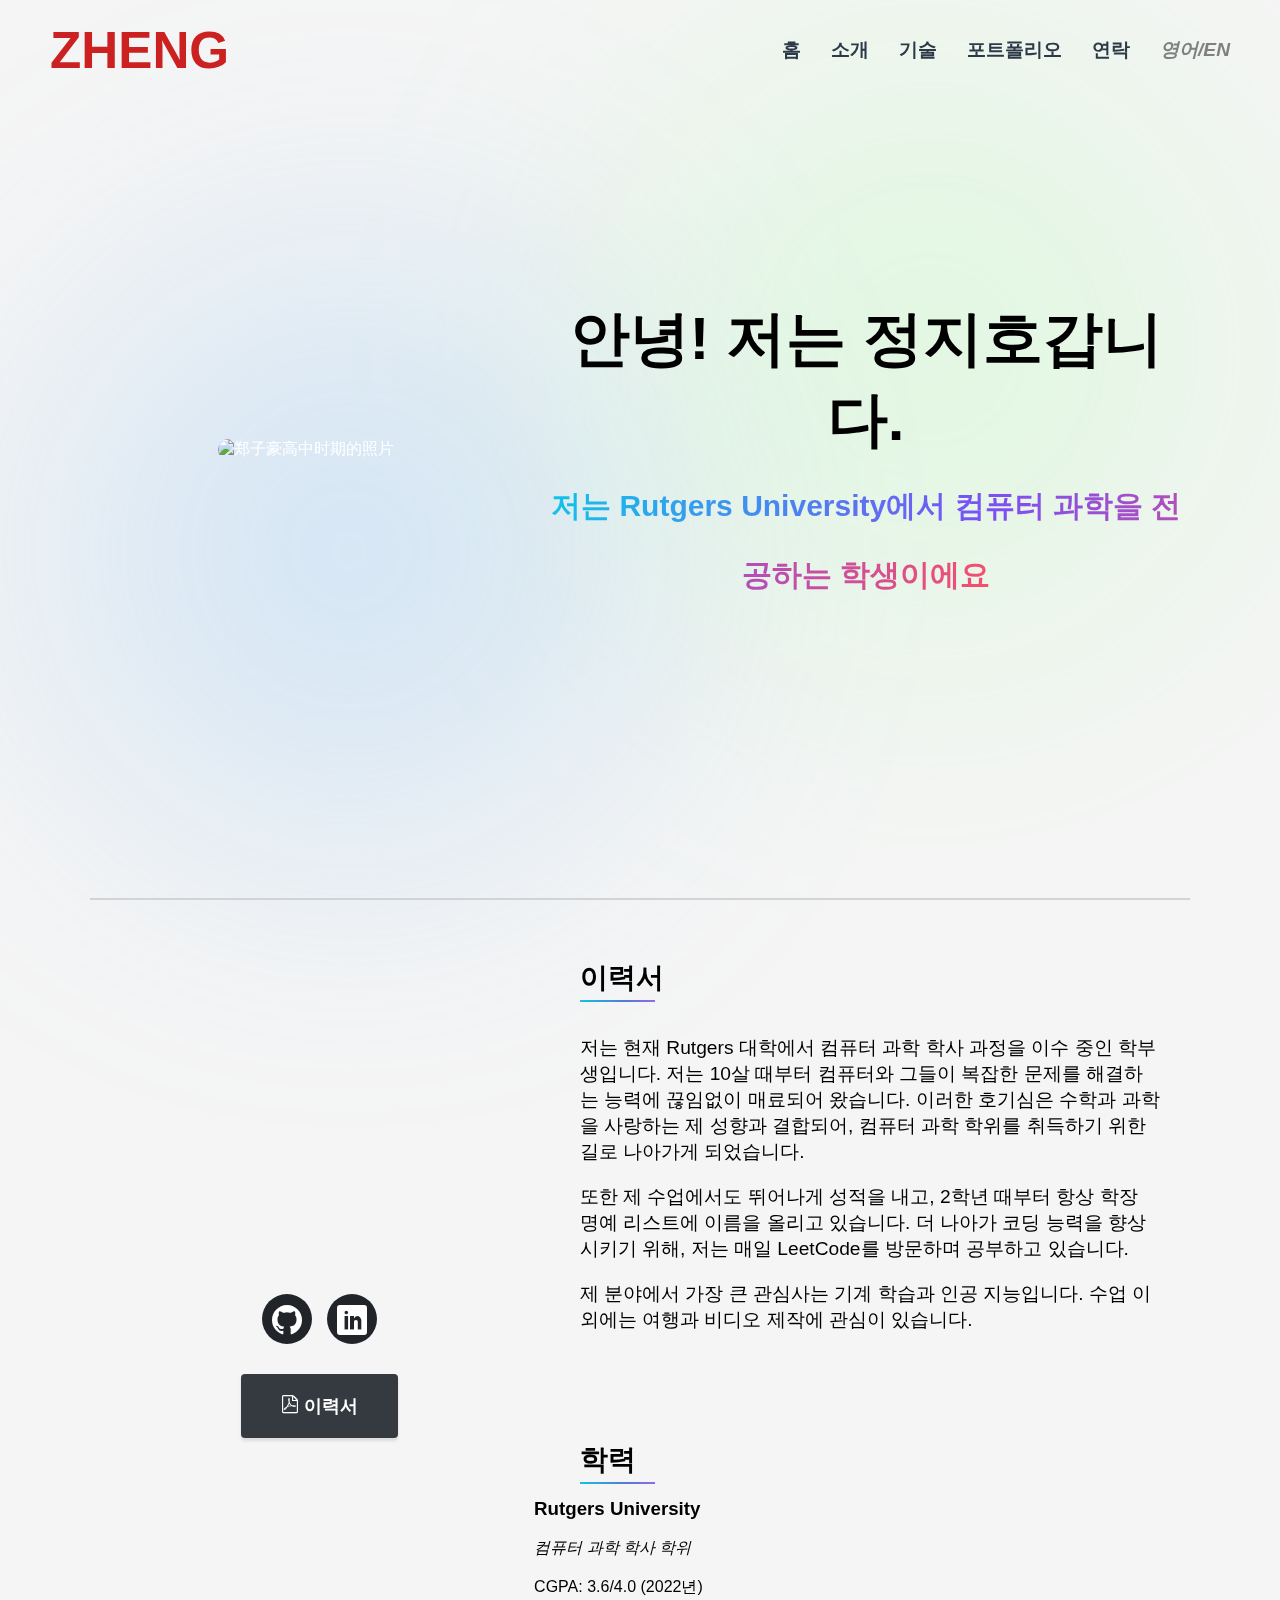
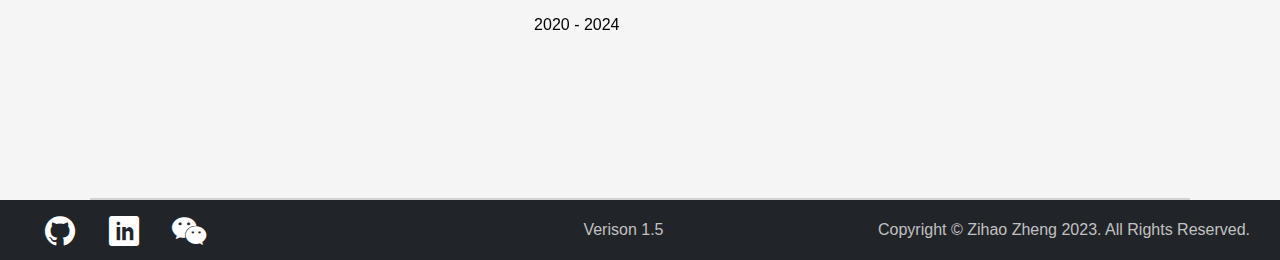
==== kr/index.html @ d0847c84 "v1.5.0" ====
<!DOCTYPE html>
<html>
<head>
    <meta charset="UTF-8">
	<title>정지호</title>
    <meta name="description"
        content="Welcome to the personal website of Zihao Zheng, a junior studying Computer Science at Rutgers University. Here, you'll find information about my academic background, programming projects, and professional experiences. Learn more about my passion for technology, problem-solving, and innovation in the field of computer science" />

    <!-- 关键字 -->
    <meta name="keywords" content="Zihao Zheng,Portfolio,Computer Science,CS,Rutgers">
    <!-- Website icon -->
    <link rel="shortcut icon" href="../favicon.ico" type="image/x-icon" />
    <!-- custom icon css -->
    <link rel="stylesheet" href="../icomoon/style.css"></head>
    <!-- personal CSS -->
    <link rel="stylesheet" href="../CSS/style.css">
    <!-- personal js -->
    <script src="../JS/index.js"></script>
    <!-- jquery -->
    <script src="../JS/jquery.js"></script>
    <!-- swiper -->
    <link rel="stylesheet" href="../swiper/swiper-bundle.css">
    
    <!-- Google effects -->
    <link rel="stylesheet" href="https://fonts.googleapis.com/css?family=Oswald&effect=anaglyph">
	
</head>
<body>
        
        <header>
            <div class="logo">
            <h1>ZHENG</h1>
            </div>
            <nav>
            <ul>
                <li><a href="javascript:;" id="Home">홈</a></li>
                <li><a href="javascript:;" id="About">소개</a></li>
                <li><a href="javascript:;" id="Skills">기술</a></li>
                <li><a href="javascript:;" id="Portfolio">포트폴리오</a></li>
                <li><a href="javascript:;" id="Contact">연락</a></li>
                <li><a href="../" style="color:gray">영어/EN</a></li>
            </ul>
            </nav>
        </header>
        
        <main>
            <div class="left-effects"></div>
            <div class="right-effects"></div>
            <!-- Main section content goes here -->

            <section class="intro">
                <div class="intro-image">
                <img src="../郑子豪.png" alt="郑子豪高中时期的照片">
                </div>
                <div class="intro-text">
                <h2 style="padding: 0;margin: 0;" class="font-effect-anaglyph">안녕! 저는 정지호갑니다.
                </h2>
                <h2 style="padding:0;margin:0;"><span style="background: linear-gradient(to right, #12c2e9, #7c4ff6, #f64f6b);-webkit-background-clip: text;
                    -webkit-text-fill-color: transparent; font-size: 30px;">저는 Rutgers University에서 컴퓨터 과학을 전공하는 학생이에요</span></h2>
                <!-- <p>
                    我是罗格斯大学的计算机科学本科生，并将在2024年5月毕业。我对计算机科学的各个领域都很感兴趣，但最让我着迷的是人工智能和机器学习。同时，我也喜欢游戏开发。大学的四年，给我奠定了扎实的专业理论基础，良好的组织能力，团队协作精神，务实的工作作风还有良好的为人处世能力。
                    
                    我一直以来都是一个热心肠和积极进取的学生。我非常喜欢学习新的知识和技能，并且我乐于将它们应用于实际项目中。我掌握了多种编程语言，包括Java、Python和C++，并且我熟练使用各种开发工具和框架，例如Eclipse和Visual Studio。

                    我对计算机科学的热情使我成为一个不断创新和探索的人。每天我都在寻找新的项目和挑战，以锻炼我的技能和探索新的解决方案。我相信，只有通过实践和不断地探索，才能更好地理解计算机科学的各个领域，并将我的知识应用于实际问题的解决中。因此，我始终保持着高度的自我激励和创造力，以确保我在计算机科学领域的不断成长和进步。

                    在未来，我希望能够将自己的技能和知识应用于人工智能和机器学习领域，并为祖国的IT事业添砖加瓦！</p> -->
                </div>
            </section>

            <!-- section2 - info -->
            <section class="info">
                <div class="info-image">
                    <div>
                        <img src="../selfie2.png" alt="">
                        <ul class="horizontal">
                            <!-- shift+opt -->
                            <li>
                                <a href="https://github.com/zhengzihao2002" target="_blank" class="social">
                                    <span class="social_icons icon-github"></span>
                                </a>
                            </li>
                            <li>
                                <a href="https://www.linkedin.com/in/zhengzihao2002/" target="_blank" class="social">
                                    <span class="social_icons icon-linkedin"></span>
                                </a>
                            </li>
                            <!-- <li>
                                <a href="../wechat.JPG" class="social" target="_blank">
                                    <span class="social_icons icon-wechat"></span>
                                </a>
                            </li> -->
                        </ul>
                        <div class="resume-container">
                            <a href="../resume.pdf" class="resume">
                                <span class="icon-file-pdf"></span>
                                이력서
                            </a>
                        </div>
                    </div>
                </div>
                <div class="info-text">
                    <div class="bio">
                        <div>
                            <h1>이력서</h1>
                        </div>
                        <span style="height: 100%;">
                            <p> 저는 현재 Rutgers 대학에서 컴퓨터 과학 학사 과정을 이수 중인 학부생입니다. 저는 10살 때부터 컴퓨터와 그들이 복잡한 문제를 해결하는 능력에 끊임없이 매료되어 왔습니다. 이러한 호기심은 수학과 과학을 사랑하는 제 성향과 결합되어, 컴퓨터 과학 학위를 취득하기 위한 길로 나아가게 되었습니다.</p>

                            <p>또한 제 수업에서도 뛰어나게 성적을 내고, 2학년 때부터 항상 학장 명예 리스트에 이름을 올리고 있습니다. 더 나아가 코딩 능력을 향상시키기 위해, 저는 매일 LeetCode를 방문하며 공부하고 있습니다.</p>

                            <p>제 분야에서 가장 큰 관심사는 기계 학습과 인공 지능입니다. 수업 이외에는 여행과 비디오 제작에 관심이 있습니다.</p>
                        </span>
                    </div>
                    <div class="edu">
                        <div>
                            <h1>학력</h1>
                        </div>
                        <img src="../rutgers.png" alt="" style="width: 250px;margin-left: -50px;" >
                        <span style="height: 100%;">
                            <h3>Rutgers University</h3>
                            <i>컴퓨터 과학 학사 학위 </i>
                            <div style="padding-top: 18px;">CGPA: 3.6/4.0 (2022년)</div>
                            <div style="padding-top: 18px;">2020 - 2024</div>
                        </span>
                        

                        
                    </div>
                </div>
            </section>
            

            <!-- section3 - skill set -->
            <section class="skill">
                <div class="container">
                    <!-- head -->
                    <div class="head">
                        <h1>기술</h1>
                        <p>아래는 2022년까지의 제 몇 가지 스킬 중 일부입니다. 이 모든 스킬을 완벽하게 다스린다고 주장하지는 않습니다. 그렇다면 정말 놀라울 것이지만, 사실이 아닙니다. 그럼에도 불구하고, 저는 아래의 역량 중 어느 것이든 활용하는 직무를 맡을 자신이 있으며, 필요하다면 이러한 스킬 중 어떤 것이든 더욱 숙련될 수 있다고 자신감을 가지고 있습니다.</p>
                    </div>
                    <!-- body -->
                    <div class="body">
                        <div class="row">
                            <!-- first skill -->
                            <div class="skillbox">
                                <div class="left">
                                    <span class="icon">
                                        <span class="icon-java"></span>
                                    </span>
                                </div>
                                <div class="right">
                                    <h2>Java</h2>
                                    <p>2019년 이후로 4년 이상 동안 Java로 코딩을 하고 있습니다. GUI를 포함한 많은 Java 애플리케이션을 개발해 왔습니다. 또한 Songlib와 같은 애플리케이션을 개발하기 위해 JavaFX를 사용한 경험이 있습니다.</p>
                                </div>
                            </div>
                            <div class="skillbox">
                                <div class="left">
                                    <span class="icon">
                                        <span class="icon-document-file-cpp white"></span>
                                    </span>
                                </div>
                                <div class="right">
                                    <h2>C++</h2>
                                    <p>C++에서 1년 이상의 프로그래밍 경험이 있습니다. C++ 프로젝트에는 직원 관리 시스템, 전화번호부 앱 등이 포함되어 있습니다.</p>
                                </div>
                            </div>
                            <div class="skillbox">
                                <div class="left">
                                    <span class="icon">
                                        <span class="icon-c white"></span>
                                    </span>
                                </div>
                                <div class="right">
                                    <h2>C</h2>
                                    <p>C에서 2년 이상의 프로그래밍 경험이 있습니다. 운영 체제와 같은 프로젝트를 개발하며 단어 래핑 기계와 같은 프로젝트를 수행한 경험이 있습니다.</p>
                                </div>
                            </div>
                        </div>
                        <div class="row">
                            <!-- first skill -->
                            <div class="skillbox">
                                <div class="left">
                                    <span class="icon">
                                        <span class="icon-html5 white"></span>
                                    </span>
                                </div>
                                <div class="right">
                                    <h2>HTML</h2>
                                    <p>HTML에서 1년 이상의 경험이 있습니다. 이 웹사이트는 어떠한 제3자 도구도 사용하지 않고 HTML로 작성되었습니다.</p>
                                </div>
                            </div>
                            <div class="skillbox">
                                <div class="left">
                                    <span class="icon">
                                        <span class="icon-css3 white"></span>
                                    </span>
                                </div>
                                <div class="right">
                                    <h2>CSS</h2>
                                    <p>CSS离不开HTML。我会用CSS来给我的HTML网页上色。</p>
                                </div>
                            </div>
                            <div class="skillbox">
                                <div class="left">
                                    <span class="icon">
                                        <span class="icon-javascript white"></span>
                                    </span>
                                </div>
                                <div class="right">
                                    <h2>JavaScript</h2>
                                    <p>JS是我最擅长的编程语言之一。我用JS开发了ToDoList等小程序。同时，我也有jQuery和Bootstap的相关经验 </p>
                                </div>
                            </div>
                        </div>
                        <div class="row">
                            <!-- first skill -->
                            <div class="skillbox">
                                <div class="left">
                                    <span class="icon">
                                        <span class="icon-mysql white"></span>
                                    </span>
                                </div>
                                <div class="right">
                                    <h2>MySQL</h2>
                                    <p>我熟悉并掌握MySQL语言。我曾用MySQL来获取美国大选的部分数据</p>
                                </div>
                            </div>
                            <div class="skillbox">
                                <div class="left">
                                    <span class="icon">
                                        <span class="icon-python white"></span>
                                    </span>
                                </div>
                                <div class="right">
                                    <h2>Python</h2>
                                    <p>我熟悉并掌握Python。我用过Python来操作MySQL数据库</p>
                                </div>
                            </div>
                            <div class="skillbox">
                                <div class="left">
                                    <span class="icon">
                                        <span class="icon-sphere white"></span>
                                    </span>
                                </div>
                                <div class="right">
                                    <h2>相关课程</h2>
                                    <p>Data Structures（数据结构）, Principles of Information & Data Management（数据管理）, Software Methodology（软件方法）, Design&Analysis of Computer Algorithms（算法）, Calculus I - II（微积分）, Linear Algebra（线性代数）, Discrete Structures I - II（离散结构）, Systems Programming（操作系统编程）, 等等。</p>
                                </div>
                            </div>
                        </div>
                    </div>
                </div>
            </section>
            

            <!-- section4 - Portfolio -->
            <section class="portfolio">
                <div class="container">
                    <div class="head">
                        <h1>포트폴리오</h1>
                        <p>以下只是一部分我写过的程序。请在我的Github上查看我最新上手的项目。</p>
                    </div>
                    <div class="body">
                        <!-- Swiper -->
                        <div class="swiper mySwiper">
                            <div class="swiper-wrapper">
                                <!-- todo list -->
                                <div class="swiper-slide">
                                    <div class="project-container">
                                        <a href="https://github.com/zhengzihao2002/ToDoList" target="_blank">
                                            <div class="proj-img" style="background-image: url(../projects-images/tdl.png);"></div>
                                            
                                        </a>
                                        <div class="proj-exp">
                                            <h3>To Do List</h3>
                                            <h4>Java Script, HTML, CSS</h4>
                                            <p>一个管理任务和存储待办事项清单的网页小程序</p>
                                            <!-- <p>This web application is designed to facilitate task management for users with a dynamic and intuitive To-Do List. It offers a user-friendly interface with the ability to add, delete and edit tasks in real-time, ensuring a smooth and efficient experience for the user. The application incorporates a data persistence feature to ensure that user input is retained even when the web page is refreshed, providing a seamless and uninterrupted user experience.</p> -->
                                        </div>
                                    </div>
                                    
                                </div>
                                <!-- ems -->
                                <div class="swiper-slide">
                                    <div class="project-container">
                                        <a href="https://github.com/zhengzihao2002/Employee-Management-System" target="_blank">
                                            <div class="proj-img" style="background-image: url(../projects-images/ems.png);"></div>
                                            
                                        </a>
                                        <div class="proj-exp">
                                            <h3>职工管理系统</h3>
                                            <h4>C++</h4>
                                            <p>一个可以方便地添加、删除、修改和读取员工及其信息的小程序。</p>
                                        </div>
                                    </div>
                                    
                                </div>
                                <!-- phone book -->
                                <div class="swiper-slide">
                                    <div class="project-container">
                                        <a href="https://github.com/zhengzihao2002/Simple-Contact-System" target="_blank">
                                            <div class="proj-img" style="background-image: url(../projects-images/scs.png);"></div>
                                            
                                        </a>
                                        <div class="proj-exp">
                                            <h3>电话铺</h3>
                                            <h4>C++</h4>
                                            <p>一个用于存储和管理个人或组织的联系方式，包括电话号码、电子邮件地址、家庭地址等信息的小程序</p>
                                        </div>
                                    </div>
                                    
                                </div>
                                <!-- word wrap -->
                                <div class="swiper-slide">
                                    <div class="project-container">
                                        <a href="https://github.com/zhengzihao2002/CS214/tree/main/CS214/Word%20Wrapping" target="_blank">
                                            <div class="proj-img" style="background-image: url(../projects-images/ww.png);"></div>
                                            
                                        </a>
                                        <div class="proj-exp">
                                            <h3>换行宝</h3>
                                            <h4>C</h4>
                                            <p>一个提供文本换行服务的多线程程序</p>
                                        </div>
                                    </div>
                                    
                                </div>
                                <!-- songlib -->
                                <div class="swiper-slide">
                                    <div class="project-container">
                                        <a href="https://github.com/zhengzihao2002/Songlib" target="_blank">
                                            <div class="proj-img" style="background-image: url(../projects-images/songlib.png);"></div>
                                            
                                        </a>
                                        <div class="proj-exp">
                                            <h3>Songlib</h3>
                                            <h4>Java, JavaFX, FXML</h4>
                                            <p>一个带GUI的音乐管理工具程序，用户可以方便地添加、删除、更改和查看歌曲，并且歌曲信息可以在程序关闭后自动保存，不会丢失。</p>
                                        </div>
                                    </div>
                                    
                                </div>
                                <!-- chess -->
                                <div class="swiper-slide">
                                    <div class="project-container">
                                        <a href="https://github.com/zhengzihao2002/Chess" target="_blank">
                                            <div class="proj-img" style="background-image: url(../projects-images/chess.jpg);background-position: center center;"></div>
                                            
                                        </a>
                                        <div class="proj-exp">
                                            <h3>国际象棋</h3>
                                            <h4>Java</h4>
                                            <p>一款简易的2v2国际象棋小游戏</p>
                                        </div>
                                    </div>
                                
                                </div>
                                <!-- Photos -->
                                <div class="swiper-slide">
                                    <div class="project-container">
                                        <a href="https://github.com/zhengzihao2002/Photos" target="_blank">
                                            <div class="proj-img" style="background-image: url(../projects-images/photos.png);"></div>
                                            
                                        </a>
                                        <div class="proj-exp">
                                            <h3>图片</h3>
                                            <h4>Java, JavaFX, FXML</h4>
                                            <p>一款储存图片的软件</p>
                                        </div>
                                    </div>
                                    
                                </div>
                                <!-- Android -->
                                <div class="swiper-slide">
                                    <div class="project-container">
                                        <a href="https://github.com/zhengzihao2002/Android_Photos" target="_blank">
                                            <div class="proj-img" style="background-image: url(../projects-images/android1.png), url(../projects-images/android2.png), url(../projects-images/android3.png), url(../projects-images/android4.png); background-size: contain, contain, contain, contain; background-repeat: no-repeat; background-position: left top, right top, center top, center top; background-position-x: 0%, 100%, 33.33%, 66.66%; background-origin: border-box; background-clip: content-box;background-color: lightgray;"></div>
                                        </a>
                                        <div class="proj-exp">
                                            <h3>图片(安卓)</h3>
                                            <h4>Java, Android, XML</h4>
                                            <p>安卓版的储存图片的软件</p>
                                        </div>
                                    </div>
                                    
                                </div>
                            </div>
                            <div class="swiper-button-next"></div>
                            <div class="swiper-button-prev"></div>
                            <div class="swiper-pagination"></div>
                        </div>
                        
                    </div>
                </div>
            </section>
            <!-- auto slide script -->
            <script>
                let autoClickInterval;

                function startAutoClick() {
                    autoClickInterval = setInterval(function() {
                        if (!$(".portfolio > .container > .body").is(":hover")) {
                            $(".swiper-button-next").click();
                        }
                    }, 4000);
                }

                function stopAutoClick() {
                    clearInterval(autoClickInterval);
                }

                $(document).ready(function() {
                    startAutoClick();
                    
                    $(".portfolio > .container > .body").hover(function() {
                        stopAutoClick();
                    }, function() {
                        startAutoClick();
                    });
                });
            </script>

            <!-- section 5 - contacts -->
            <section class="contact">
                <div class="container">
                    <div class="head">
                        <h1>연락</h1>
                        <p>您可以通过电子邮箱，电话，微信 等方式来联系我。</p>
                    </div>
                    <div class="body clearfix">
                        <ul class="horizontal" style="float: left;">
                            <!-- shift+opt -->
                            <li>
                                <a href="mailto:zheng.zihao@rutgers.edu" target="_blank" class="social">
                                    <span style="background-color: #fff;border-radius: 5px;display: inline-block;height: 50px;width: 50px;">
                                        <span class="social_icons icon-gmail"></span>
                                    </span>
                                    
                                    <span class="contact-type" style="color:white;padding-left: 5px;">罗格斯邮箱</span>
                                </a>
                            </li>
                            <li>
                                <a href="mailto:alvinzheng2002@icloud.com" target="_blank" class="social">
                                    <span style="background-color: #fff;border-radius: 5px;display: inline-block;height: 50px;width: 50px;">
                                        <span class="social_icons icon-envelop" style="color:rgb(0, 89, 255)"></span>
                                    </span>
                                    
                                    <span  class="contact-type" style="color:white;padding-left: 5px;">私人邮箱</span>
                                </a>
                            </li>
                            <li>
                                <a href="tel:6465068819" target="_blank" class="social">
                                    <span style="background-color: #fff;border-radius: 5px;display: inline-block;height: 50px;width: 50px;">
                                        <span class="social_icons icon-mobile" style="color:black"></span>
                                    </span>
                                    
                                    <span  class="contact-type" style="color:white;padding-left: 5px;">电话（美国）</span>
                                </a>
                            </li>
                            <li>
                                <a href="../wechat.JPG" target="_blank" class="social">
                                    <span style="background-color: #fff;border-radius: 5px;display: inline-block;height: 50px;width: 50px;">
                                        <span class="social_icons icon-wechat" style="color: rgb(98, 175, 33);"></span>
                                    </span>
                                    
                                    <span  class="contact-type" style="color:white;padding-left: 5px;">微信</span>
                                </a>
                            </li>
                        </ul>
                    </div>
                </div>
            </section>

            <!-- animation for navigation bar -->
            <script>
            $("#Home").on("click",function(){
                    $("body,html").stop().animate({
                        scrollTop:0
                    });
                });
                $("#About").on("click",function(){
                    $("body,html").stop().animate({
                        scrollTop:$(".info").offset().top-50
                    });
                });
                $("#Skills").on("click",function(){
                    $("body,html").stop().animate({
                        scrollTop:$(".skill").offset().top-50
                    });
                });
                $("#Portfolio").on("click",function(){
                    $("body,html").stop().animate({
                        scrollTop:$(".portfolio").offset().top-50
                    });
                });
                $("#Contact").on("click",function(){
                    $("body,html").stop().animate({
                        scrollTop:$(".contact").offset().top+5
                    });
                });
            </script>
            <!-- animation for projects -->
            <script src="../swiper/swiper-bundle.js"></script>
            <!-- Initialize Swiper -->
            <script>
                var swiper = new Swiper(".mySwiper", {
                slidesPerView: 1,
                spaceBetween: 30,
                loop: true,
                pagination: {
                    el: ".swiper-pagination",
                    clickable: true,
                },
                navigation: {
                    nextEl: ".swiper-button-next",
                    prevEl: ".swiper-button-prev",
                },
                });
            </script>
        </main>

        <!-- mobile stuff -->
        <button id="openModal" class="icon-menu"></button>
        <div id="modalOverlay">
            <div class="modContainer">
                <p class="mobile_tip">点击此处</p>
                <p class="mobile_tip">关闭目录</p>
                <em class="icon-arrow-right2"></em>
            </div>
        </div>
        <div id="modalContent">
            <div class="contentWrapper" style="transform: translateX(0px);">
                <dl>
                    <dt>Navigation Bar</dt>
                    <dd style="margin: 0;">
                        <ol>
                            <li id="Home_mobile">主页</li>
                            <li id="About_mobile">关于</li>
                            <li id="Skills_mobile">技术</li>
                            <li id="Portfolio_mobile">作品集</li>
                            <li id="Contact_mobile">联系</li>
                            <li><a href="../" style="color:skyblue;font-weight:bolder;">英文网站</a></li>
                        </ol>
                    </dd>
                </dl>
            </div>
            
        </div>
        <!-- mobile script -->
        <script>
            function getTranslateY(element) {
                var style = window.getComputedStyle(element);
                var matrix = new WebKitCSSMatrix(style.transform);
                return matrix.m42;
            }

            const openModalButton = document.getElementById('openModal');
            const closeModalButton = document.getElementById('closeModal');
            const modalOverlay = document.getElementById('modalOverlay');
            const modalContent = document.getElementById('modalContent');
            let mobile_tips = document.querySelectorAll('.mobile_tip');
            let arrow = document.querySelector(".icon-arrow-right2");
            let realContent = modalContent.querySelector('.contentWrapper');


            
            if(realContent.clientHeight>modalContent.clientHeight){
                let startY; // position where finger starts
                let startTransY;// initial translateY before finger got into the game
                const heightDifference = Math.abs(realContent.clientHeight - modalContent.clientHeight);
                modalContent.addEventListener('touchstart', (event) => {
                    startTransY = getTranslateY(realContent);
                    startY = event.touches[0].clientY;
                });
                modalContent.addEventListener('touchmove', (event) => {
                    const currentY = event.touches[0].clientY;
                    let difference = currentY - startY;
                    // Calculate the new translation value
                    const newTranslateY = startTransY + difference;
                    console.log(newTranslateY);
                    if(newTranslateY>0){
                        // Apply the translation with modifies
                        realContent.style.transform = `translateY(0px)`;
                    }else if(Math.abs(newTranslateY)<=heightDifference){
                        // Apply the translation with modifies
                        realContent.style.transform = `translateY(${newTranslateY}px)`;
                    }else{
                        // Apply the translation
                        realContent.style.transform = `translateY(${-heightDifference}px)`;
                    }
                }); 
            }
            


            modalOverlay.addEventListener('touchmove',(e)=>
                e.preventDefault()
            );
            modalContent.addEventListener('touchmove',(e)=>
                e.preventDefault()
            );

            openModalButton.addEventListener('click', () => {
                modalOverlay.style.display = 'block';
                modalContent.style.right = 0;
                
                setTimeout(() => {
                    mobile_tips[0].classList.toggle('showText');
                    mobile_tips[1].classList.toggle('showText');
                    arrow.classList.toggle("showText");
                }, 120);
                // document.body.style.overflow = 'hidden'; // Prevent scrolling
                // document.documentElement.style.overflow = 'hidden';
            });

            modalOverlay.addEventListener('click', () => {
                modalOverlay.style.display = 'none';
                modalContent.style.right = "-60vw"
                mobile_tips[0].classList.toggle('showText');
                mobile_tips[1].classList.toggle('showText');
                arrow.classList.toggle("showText");
                // document.body.style.overflow = 'auto'; // Restore scrolling
                // document.documentElement.style.overflow = 'auto';
            });
            
            $("#Home_mobile").on("click", function() {
                // Code to execute before scrollTop animation
                $("#modalOverlay").css("display", "none");
                $("#modalContent").css("right", "-60vw");
                $("body").css("overflow", "auto");

                // Scroll animation
                $("body,html").stop().animate({
                    scrollTop: 0
                });
            });

            $("#About_mobile").on("click", function() {
                // Code to execute before scrollTop animation
                $("#modalOverlay").css("display", "none");
                $("#modalContent").css("right", "-60vw");
                $("body").css("overflow", "auto");

                // Scroll animation
                $("body,html").stop().animate({
                    scrollTop: $(".info").offset().top - 50
                });
            });

            $("#Skills_mobile").on("click", function() {
                // Code to execute before scrollTop animation
                $("#modalOverlay").css("display", "none");
                $("#modalContent").css("right", "-60vw");
                $("body").css("overflow", "auto");

                // Scroll animation
                $("body,html").stop().animate({
                    scrollTop: $(".skill").offset().top - 50
                });
            });

            $("#Portfolio_mobile").on("click", function() {
                // Code to execute before scrollTop animation
                $("#modalOverlay").css("display", "none");
                $("#modalContent").css("right", "-60vw");
                $("body").css("overflow", "auto");

                // Scroll animation
                $("body,html").stop().animate({
                    scrollTop: $(".portfolio").offset().top - 50
                });
            });

            $("#Contact_mobile").on("click", function() {
                // Code to execute before scrollTop animation
                $("#modalOverlay").css("display", "none");
                $("#modalContent").css("right", "-60vw");
                $("body").css("overflow", "auto");

                // Scroll animation
                $("body,html").stop().animate({
                    scrollTop: $(".contact").offset().top + 5
                });
            });

            $("#NONONO").on("click",function(){
                // $("#secretBox").css("display","block")
                $('#secretBox').fadeIn(200);// 0.3秒
            });

        </script>

        <footer>
            <ul class="horizontal" style="float: left;">
                <!-- shift+opt -->
                <li>
                    <a href="https://github.com/zhengzihao2002" target="_blank" class="social">
                        <span class="social_icons icon-github"></span>
                    </a>
                </li>
                <li>
                    <a href="https://www.linkedin.com/in/zhengzihao2002/" target="_blank" class="social">
                        <span class="social_icons icon-linkedin"></span>
                    </a>
                </li>
                <li>
                    <a href="../wechat.JPG" class="social" target="_blank">
                        <span class="social_icons icon-wechat"></span>
                    </a>
                </li>
            </ul>
            <!-- Footer section content goes here -->
            <span style="float: right;">Copyright &copy; Zihao Zheng 2023. All Rights Reserved.</span>
            <span style="padding-left: 150px;">Verison 1.5</span>
        </footer>

        <!-- under development  -->
        <script>
            document.querySelector(".skill").style.display = "none";
            document.querySelector(".portfolio").style.display = "none";
            document.querySelector(".contact").style.display = "none";
            document.querySelector("#openModal").style.display = "none";
        </script>
</body>
</html>
---- icomoon/style.css ----
@font-face {
  font-family: 'icomoon';
  src:  url('fonts/icomoon.eot?3m7mjx');
  src:  url('fonts/icomoon.eot?3m7mjx#iefix') format('embedded-opentype'),
    url('fonts/icomoon.ttf?3m7mjx') format('truetype'),
    url('fonts/icomoon.woff?3m7mjx') format('woff'),
    url('fonts/icomoon.svg?3m7mjx#icomoon') format('svg');
  font-weight: normal;
  font-style: normal;
  font-display: block;
}

[class^="icon-"], [class*=" icon-"] {
  /* use !important to prevent issues with browser extensions that change fonts */
  font-family: 'icomoon' !important;
  speak: never;
  font-style: normal;
  font-weight: normal;
  font-variant: normal;
  text-transform: none;
  line-height: 1;

  /* Better Font Rendering =========== */
  -webkit-font-smoothing: antialiased;
  -moz-osx-font-smoothing: grayscale;
}

.icon-picture_as_pdf:before {
  content: "\e916";
}
.icon-document-file-pdf:before {
  content: "\e915";
}
.icon-document-file-cpp:before {
  content: "\e90a";
}
.icon-sound:before {
  content: "\e908";
}
.icon-cancel:before {
  content: "\e906";
}
.icon-qq:before {
  content: "\e900";
}
.icon-cheveron-down:before {
  content: "\e91e";
}
.icon-cheveron-left:before {
  content: "\e91f";
}
.icon-cheveron-right:before {
  content: "\e920";
}
.icon-cheveron-up:before {
  content: "\e921";
}
.icon-location1:before {
  content: "\e922";
}
.icon-location-current:before {
  content: "\e923";
}
.icon-mic:before {
  content: "\e924";
}
.icon-qq1:before {
  content: "\e901";
}
.icon-wechat:before {
  content: "\e902";
}
.icon-weixin:before {
  content: "\e902";
}
.icon-baidu:before {
  content: "\e910";
  color: #2319dc;
}
.icon-airplayaudio:before {
  content: "\e903";
}
.icon-airplayvideo:before {
  content: "\e904";
}
.icon-baidu1:before {
  content: "\e905";
  color: #2319dc;
}
.icon-c:before {
  content: "\e90b";
  color: #a8b9cc;
}
.icon-css3:before {
  content: "\e90c";
  color: #1572b6;
}
.icon-gmail:before {
  content: "\e917";
  color: #d14836;
}
.icon-html5:before {
  content: "\e90d";
  color: #e34f26;
}
.icon-huawei:before {
  content: "\e927";
  color: #f00;
}
.icon-java:before {
  content: "\e90e";
  color: #007396;
}
.icon-javascript:before {
  content: "\e90f";
  color: #f7df1e;
}
.icon-jquery:before {
  content: "\e911";
  color: #0769ad;
}
.icon-mysql:before {
  content: "\e912";
  color: #4479a1;
}
.icon-python:before {
  content: "\e913";
  color: #3776ab;
}
.icon-react:before {
  content: "\e914";
  color: #61dafb;
}
.icon-wechat1:before {
  content: "\e907";
  color: #7bb32e;
}
.icon-home2:before {
  content: "\e909";
}
.icon-connection:before {
  content: "\e91b";
}
.icon-phone:before {
  content: "\e942";
}
.icon-phone-hang-up:before {
  content: "\e943";
}
.icon-location:before {
  content: "\e947";
}
.icon-location2:before {
  content: "\e948";
}
.icon-search:before {
  content: "\e986";
}
.icon-volume-increase:before {
  content: "\ea2b";
}
.icon-volume-decrease:before {
  content: "\ea2c";
}
.icon-arrow-up2:before {
  content: "\ea3a";
}
.icon-arrow-right2:before {
  content: "\ea3c";
}
.icon-arrow-down2:before {
  content: "\ea3e";
}
.icon-arrow-left2:before {
  content: "\ea40";
}
.icon-mic1:before {
  content: "\e925";
}
.icon-books:before {
  content: "\e926";
}
.icon-cart:before {
  content: "\e93a";
}
.icon-mobile:before {
  content: "\e958";
}
.icon-mobile2:before {
  content: "\e959";
}
.icon-menu:before {
  content: "\e9bd";
}
.icon-loop2:before {
  content: "\ea2e";
}
.icon-circle-up:before {
  content: "\ea41";
}
.icon-circle-right:before {
  content: "\ea42";
}
.icon-circle-down:before {
  content: "\ea43";
}
.icon-circle-left:before {
  content: "\ea44";
}
.icon-coin-yen:before {
  content: "\e93e";
}
.icon-envelop:before {
  content: "\e945";
}
.icon-spinner11:before {
  content: "\e984";
}
.icon-zoom-in:before {
  content: "\e987";
}
.icon-zoom-out:before {
  content: "\e988";
}
.icon-enlarge2:before {
  content: "\e98b";
}
.icon-shrink2:before {
  content: "\e98c";
}
.icon-bin:before {
  content: "\e9ac";
}
.icon-sphere:before {
  content: "\e9c9";
}
.icon-earth:before {
  content: "\e9ca";
}
.icon-cancel-circle:before {
  content: "\ea0d";
}
.icon-arrow-right21:before {
  content: "\ea3d";
}
.icon-arrow-left21:before {
  content: "\ea45";
}
.icon-github:before {
  content: "\eab0";
}
.icon-linkedin:before {
  content: "\eac9";
}
.icon-linkedin2:before {
  content: "\eaca";
}
.icon-file-pdf:before {
  content: "\eadf";
}
---- CSS/style.css ----
body {
    /* background-color: #F2F9FD; */
    background-color: rgb(245, 245, 245);
    color: #FFFFFF;
    margin: 0;
    padding: 0;
    font-family: Arial, sans-serif;

    position: relative;
}
.left-effects {
    position: fixed;
    bottom: 50px;
    left: 50px;
    width: 600px;
    height: 600px;
    border-radius: 50%;
    /* background-color: #95c6f1; */
    background-color: #76b9f4;

    -webkit-filter: blur(150px);
    filter: blur(150px);
    opacity: 0.25;
    pointer-events: none;
    z-index: -1;

    animation: moveUpDown 10s ease-in-out infinite alternate;
}

.right-effects {
    position: fixed;
    top: 50px;
    right: 50px;
    bottom: auto;
    width: 600px;
    height: 600px;
    border-radius: 50%;
    /* background-color: #b0dbb0; */
    background-color: #a8ffa8;
    -webkit-filter: blur(150px);
    filter: blur(150px);
    opacity: 0.25;
    pointer-events: none;
    z-index: -1;

    animation: moveUpDown2 10s ease-in-out infinite alternate;
}
@keyframes moveUpDown {
    50%{
        transform: translateY(-10%);
        background-color: #2323d8;
    }
    100%{
        transform: translateY(10%);
        background-color: #9761f5;
    }
}
@keyframes moveUpDown2 {
    50%{
        transform: translateY(10%);
        background-color: #93ea47;
    }
    100%{
        transform: translateY(-10%);
        background-color: #f5cb61;
    }
}

header{
    display: flex;
    justify-content: space-between;
    align-items: center;
    height: 100px;
    padding: 0 50px;

    /* background-color: #F5F8FF; */
    /*White with light blue tint*/
    /* background-color: transparent; */

    /* background-color: linear-gradient(to right,#87CEFA, #7affa4); */
    /* background: linear-gradient(to right, #212529, black); */
    /* backdrop-filter: saturate(180%) blur(200px); */
    

    
    color:#212529;
    transition: all 0.5s ease-in-out;

    position: fixed;top: 0;
    width: 100%; box-sizing: border-box;

    z-index: 5;
}



.logo {
    font-family: 'Brush Script','Segoe UI', Tahoma, Geneva, Verdana, sans-serif;
    font-size: 1.6rem;
    font-weight: bold;
    /* color: #2C3A47; */
    /* color: #7da7ce; */
    color: #cb2121;
    transition: font-size 0.2s ease-in-out;
    
}
.logo>h1{
    transition: font-size 0.2s ease-in-out;
    /* background: linear-gradient(to right, #87CEFA, #ff857a);
    -webkit-background-clip: text;
    -webkit-text-fill-color: transparent; */
}
nav>ul>li>a{
    transition: font-size 0.2s ease-in-out;
    transition: background-color 0.2s ease-in-out;
}


nav ul {
    list-style: none;
    display: flex;
    justify-content: flex-end;
    align-items: center;
    margin: 0;
    padding: 0;
}

nav li {
    margin-left: 30px;
}

nav li:first-child {
    margin-left: 0;
}

nav a {
    font-family: 'Segoe UI', Tahoma, Geneva, Verdana, sans-serif;
    font-size: 1.2rem;
    font-weight: bold;
    text-decoration: none;
    color: #2C3A47;
    /* color: #7da7ce; */
    position: relative;
}

nav a::before {
    content: "";
    position: absolute;
    bottom: -5px;
    left: 0;
    width: 0%;
    height: 3px;
    background: linear-gradient(to right, #243B55, #21897E); /* Blue to Green gradient */
    transition: width 0.3s;
}
nav a.darkmode::before{
    background: linear-gradient(to right, #cf3f3f, #3d7cc7); 

}

nav>ul>li:last-child>a{
    font-style: italic;
}
nav>ul>li:last-child>a:hover::before{
    width: 0;
}

nav a:hover::before {
    width: 100%;
}
nav li.active a::before {
    width: 100%;
  }
  

@media (orientation: portrait) {
    .info,.skill,.portfolio {
        min-height: 0vh;
    }
    .intro{
        padding-top: 100px;
        padding-bottom: 100px;
    }
    body header nav{
        display: none;
    }
    body header .logo{
       width: 100%; 
       text-align: center;
    }
}
@media (orientation:landscape){
    .info,.skill,.portfolio {
        min-height: 100vh;
    }
    .intro{
        height: 100vh; /* Sets the height of the section to be 100% of the viewport height */
    }
    #openModal{
        display: none;
    }
}
/* section 1 */
.intro {
    display: flex; /* Uses flexbox to position image and text side-by-side */
    justify-content: center; /* Centers content horizontally */
    align-items: center; /*Centers content vertically */
    margin-left: 7%;margin-right: 7%;
    border-bottom: solid lightgray 2px;

    /* overflow: hidden; */
}

.intro-image {
    box-sizing: border-box;
    /* width: 40%; */
    flex: 4;
    text-align: center;
}

.intro-image img {
    width: 400px;
    border-radius: 25px;
}
.intro-text{
    /* width: 60%; */
    flex: 6;
    padding-left: 20px;
}
.intro-text h2 {
    font-weight: bold;
    /* font-size: 5.5rem; */
    font-size: 60px;
    color: black;
    text-align: center;
}

/* section2 */
.info{
    display: flex;
    justify-content: center;
    /* align-items: center; */

    margin-left: 7%;margin-right: 7%;
    border-bottom: solid lightgray 2px;

    /* overflow: hidden; */
}
.intro-text p {
    font-size: 1.2rem;
    color:rgb(111, 111, 111) ;
}
.info-image{
    /* width: 30%; */
    flex: 3;
    box-sizing: border-box;
    margin: 5%;
    
    display: flex;
    /* justify-content: center; horizontally center the content */
    align-items:center; /* vertically center the content */
}
.info-image img{
    width: 350px;
    border-radius: 50%;
}
.info-text{
    /* width: 60%; */
    flex: 6;
    height: 100%;
}


ul.horizontal{
    margin-bottom: 0;
    margin-left: 0;margin-right: 0;
    padding: 0;
    list-style: none;
    width: 350px;
    box-sizing: border-box;
    text-align: center;
}
ul.horizontal>li{
    padding-left: 5px;padding-right: 5px;
    display: inline-block;
    box-sizing: border-box;
}

.social_icons{
    font-size: 30px;
    color: white;
    /* background-color: #212529; */
    vertical-align: middle;
    background-color: inherit;

    display: inline-block;
    text-rendering: auto;
    -webkit-font-smoothing: antialiased;
    -moz-osx-font-smoothing: grayscale;

}

a:visited ,a{
    text-decoration: none;
    outline: none;
    color: inherit;
}

a.social{
    display:inline-block;height: 50px;width:50px;line-height: 50px;background-color: #212529;border-radius: 50%;
}
a.social:hover{
    /* WeChat Green */
    background-color: rgb(98, 175, 33);
}
.edu,.bio{
    color:black;
    padding: 30px;
    margin-top: 10px;margin-bottom: 10px;
    /* height: 50%; */
    vertical-align:top;
}
.edu>div,.bio>div:first-child{
    position: relative;
}
.edu>div>h1,.bio>div>h1{
    font-size:1.75rem;
    
}
.edu>span,.bio>span{
    display: inline-block;
    vertical-align: top;
}
.edu h3{
    margin-top: 0;
}
.bio p{
    font-size: 1.2rem;
}
.edu>div>h1:after,.bio>div>h1:after{
    content: "";
    bottom: -5px;
    left: 0;
    width: 75px;
    height: 2px;
    background-image: linear-gradient(to right, #12c2e9, #5678d6, #a966f5);
    background-size: 120% 2px;
    position: absolute;
}


.container{
    /* margin-left: 7%;margin-right: 7%; */
    margin: 3% 7%;
}
.skill,.portfolio{
    /* padding-top: 35px; */
    color: #212529;
    height: auto;
    /* display: flex; */
    /* justify-content: center; */
    /* align-items: center; */

    /* margin-left: 7%;margin-right: 7%; */
    border-bottom: solid lightgray 2px;

    overflow: hidden;
    text-align: center;
}
.skill h1,.portfolio h1,.contact h1{
    font-size: 3rem;
    text-align: center;
    margin-bottom: 5px;
    margin-top: 0;
}
.skill>.container>.head{
    text-align: center;
    padding-left:10%;
    padding-right:10%;
}
.resume{
    display: inline-block;
    background-color: #343a40;
    text-align: center;
    vertical-align: middle;
    border-radius: 0.25rem;
    color: white;
    text-decoration: none;
    box-shadow: 0px 3px 3px 0px rgb(0 0 0 / 10%);
    font-weight: 700;
    padding: 1.25rem 2.5rem;

    font-size: 18px;
}
.resume:hover,.email-container:hover{
    background-color: rgb(98, 175, 33);

}
.resume-container{
    text-align: center;
    width: 350px;
    margin-top: 30px;
}
.email-container{
    color:white;
    width: auto;
    float: left;
    overflow: hidden;
    margin: 0;padding: 0;
    height: 100%;
    margin-left: 20px;
    border-radius: 10px;
    padding-left: 20px;
    padding-right: 20px;
}
.email{
    display: inline-block;
    text-align: center;
    vertical-align: middle;
    color: white;
    text-decoration: none;
    box-shadow: 0px 3px 3px 0px rgb(0 0 0 / 10%);
    font-weight: 700;
    font-size: 30px;
    width: 100%;
    height: 100%;
    margin: 0;padding: 0;
}
@media screen and (min-width: 576px){
    .col-sm-6 {
        flex: 0 0 auto;
        width: 50%;
    }
}
@media screen and (min-width: 992px){
    .col-lg-4 {
        flex: 0 0 auto;
        width: 33.3333333333%;
    }
} 

.skillbox{
    /* background: rgb(87, 149, 211); */
    border-radius: 15px;
    padding: 35px 25px;
    top: 0;
    transition: ease all 0.35s;
    flex: 1;
    margin-left: 10px;margin-right: 10px;

    background-color: rgba(180, 204, 232, 0.5); /* Set a semi-transparent background color */
    backdrop-filter: blur(10px); /* Apply a blur effect to the background */
    opacity: 0.9; /* Set an opacity to make the element slightly transparent */

    display: flex;
    border: solid 1px rgba(180, 204, 232);
    height: auto;
    height: 233px;box-sizing: border-box;
}

.skillbox>.right::-webkit-scrollbar {
    width: 0.5em;
  }
  
  .skillbox>.right::-webkit-scrollbar-thumb {
    background-color: rgba(180, 204, 232, 0.5);
    border-radius: 30px;
  }
.skillbox:hover{
    transform:translateY(-10px);
}

.body{
    margin-top: 5%;
}
.skillbox>.left{
    flex:2;
}
.skillbox>.right{
    flex:8;
    padding-left: 20px;
    overflow: auto;
}
.skillbox>.right>h2{
    /* display: inline-block; */
    height: 50px;box-sizing: border-box;margin: 0;
}
.skillbox>.left>.icon{
    /* margin-right: 20px; */
    width: 60px;
    height: 60px;
    font-size: 30px;
    /* background-color: #fff; */
    display: inline-flex;
    line-height: 50px;
    border-radius: 50%;
    text-align: center;
    vertical-align: middle;
    background: linear-gradient(to right, #12a9e9, #7186ed, #a04ff6);
    color:white;

    align-items: center;
    justify-content: center;
}
.skillbox p{
    font-size: 1rem;
    margin-top: 0;margin-bottom: 0;
}
.skillbox>.left>.icon>span{
    vertical-align: middle;
}
.row{
    display: flex;
    /* margin: 50px; */
    margin: 50px 0;
    flex-wrap: wrap;
    align-items: flex-start;
    width: 100%;
}
.column{

}
.icon-java::before{
    color:white;
}
.white::before{
    color:white;
}
.portfolio .body{
    text-align: center;
    position: relative;
    margin: 0;padding: 0;
    margin-top: 30px;
}
.project{
    display: inline-block;
    height: 300px;
    width: 300px;
    background-color: skyblue;
    border-radius: 5%;
}
.project-container,.swiper{
    transition: all .2s linear;
}

.project-container{
    width: 100%;
    height: 100%;
    position: relative;
}
.project-container .proj-img{
    height: 70%;
    transition: all .2s linear;
    /* background-color: white; */
    /* background-size:contain; */
    background-size: cover;
    background-position: center top;
    background-repeat: no-repeat;
}
.proj-img:hover{
    transform: scale(1.05);
}
.project-container .proj-exp{
    height: 30%;
    margin-bottom: 15px;
    /* background-color: black; */
}



/* SWIPER CSS */
.swiper {
    /* width: 85.7%; */
    width: 100%;
    height: 590px;

    /* border-radius: 4%; */
    border-radius: 50px;border: 1px solid #212529;
    /* margin-bottom: 30px; */
}
.swiper-slide {
    text-align: center;
    font-size: 18px;
    /* background: rgba(114, 252, 160, 0.287); */
    background-color: #2125296e;
    

    /* Center slide text vertically */
    display: -webkit-box;
    display: -ms-flexbox;
    display: -webkit-flex;
    display: flex;
    -webkit-box-pack: center;
    -ms-flex-pack: center;
    -webkit-justify-content: center;
    justify-content: center;
    -webkit-box-align: center;
    -ms-flex-align: center;
    -webkit-align-items: center;
    align-items: center;
}
.swiper-slide img {
display: block;
width: 100%;
height: 100%;
object-fit: cover;
}
.swiper {
    margin-left: auto;
    margin-right: auto;
}
.swiper-pagination span{
    transition: all .2s linear;
}
.swiper-pagination span:hover{
    transform: scale(1.9);
}
.swiper-button-next,.swiper-button-prev{
    transition: all .2s linear;
    background-color: #b1afaf6c;
    padding: 10px;
    border-radius: 15%;
}
.swiper-button-next:hover,.swiper-button-prev:hover{
    transform: scale(1.3);
    color:red;
    background-color: #9c9c9c6c;
}


/* mobile stuff */
#openModal {
    position: fixed;
    bottom: 20rem;
    right: 1rem; 
    width: 6rem; 
    height: 6rem; 
    font-size: 2.8rem; 
    padding: 0;
    margin: 0;
    border: none;
    background-color: rgba(0, 0, 0, 0.3);
    color: white;
    cursor: pointer;
    border-radius: 50%;
    z-index: 2000;

    transition: transform 0.2s; /* Smooth transition when pausing */
}
#modalOverlay {
    display: none;
    position: fixed;
    top: 0;
    left: 0;
    width: 100%;
    height: 100%;
    background-color: rgba(0, 0, 0, 0.6);
    z-index: 1000;
    /* Ensure the overlay is above other content */
}
.modContainer{
    padding-top:40vh;
    height: 100vh;
    width: 40vw;
}
#modalOverlay p{
    margin: 0;padding: 0;
    text-align: center;
    display: block;
    font-size: 50px;
}
#modalOverlay em{
    display: block;
    margin-top: 10px;
    text-align: center;
    font-size: 75px;
}
#modalContent {
    position: fixed;
    height: 100vh;
    width: 60vw;
    background-color: #fff;
    z-index: 2001;
    /* Ensure the modal is above the overlay */
    color:black;
    top: 0;
    right: -60vw;
    transition: right 0.12s ease;
    overflow: auto;
}
#modalContent ol{
    list-style:none;
}
#modalContent dt{
    width:100%;
    color: #333;
    text-align: center;
    font-size: 2.5rem;
    padding: 10px;

    font-weight: 700;
    border-bottom: 3px solid #e4e4e4;
}
#modalContent dd{
    margin: 0;
    font-size: 2.2rem;
}
#modalContent li{
    padding-left: 1.5rem;
    height: 8rem;
    line-height: 8rem;
    overflow: hidden;
    text-overflow: ellipsis;
    white-space: nowrap;
    position: relative;
    color: #666;
}
#feedback {
    font-weight: bold;
    margin-top: 10px;
    font-size: 45px;
}

.correct {
    color: green;
}

.incorrect {
    color: red;
}
#secretBox {
    position: fixed;
    top: 0;
    left: 0;
    width: 100%;
    height: 100%;
    background-color: #ffffff;
    border: 1px solid #000000;
    text-align: center;
    padding: 5%;
    z-index: 3000;
    display: none;
    overflow: auto;
    box-sizing: border-box;
}
#secretBox p#disclaimer{
    width: 100%;
    display: block;
    color: gray;
    font-size: 25px;
    position: relative;
    /* bottom: 0; */
    margin-top: 30px;
}

@keyframes rotate{
    0%{
        transform: rotate(0);
    }
    100%{
        transform: rotate(360deg);
    }
}






footer{
    height: 60px;
    background-color: #212529;
    color:#c1c1c1;
    /* display: flex;
    justify-content: space-between;
    align-items: center; */
    padding-left: 30px;
    padding-right: 30px;
    line-height: 60px;

    text-align: center;
}
footer>ul.horizontal{
    margin: 0;
    margin-top: 0;
    width: auto;
}
section{
    /* overflow: auto; */
    /* overflow: hidden; */
    -ms-overflow-style: none;
    scrollbar-width: none;
    box-sizing: border-box;
    overflow: hidden;
}
section::-webkit-scrollbar{
    display: none;
}
.contact{
    color: #212529;
    height: auto;
    

    border-bottom: solid lightgray 2px;

    text-align: center;
}
.contact .body{
    height: 25vh;
}
.contact .horizontal{
    width: 100%;
    
}
.contact .horizontal li a{
    border-radius: 10px;
    width: auto;
    padding: 20px;
}
.contact .horizontal li{
    transition: all .2s linear;
    margin-left:10px ;
    margin-right: 10px;
    margin-bottom: 30px;
}
.contact .horizontal li:hover{
    transform: scale(1.1);
}
.contact-type{
    font-weight:bold ;
    font-size: 1.25rem;
}
.swiper h4{
    margin:5px 0;
}
.swiper p{
    margin-left: 5px;margin-right: 5px;
}
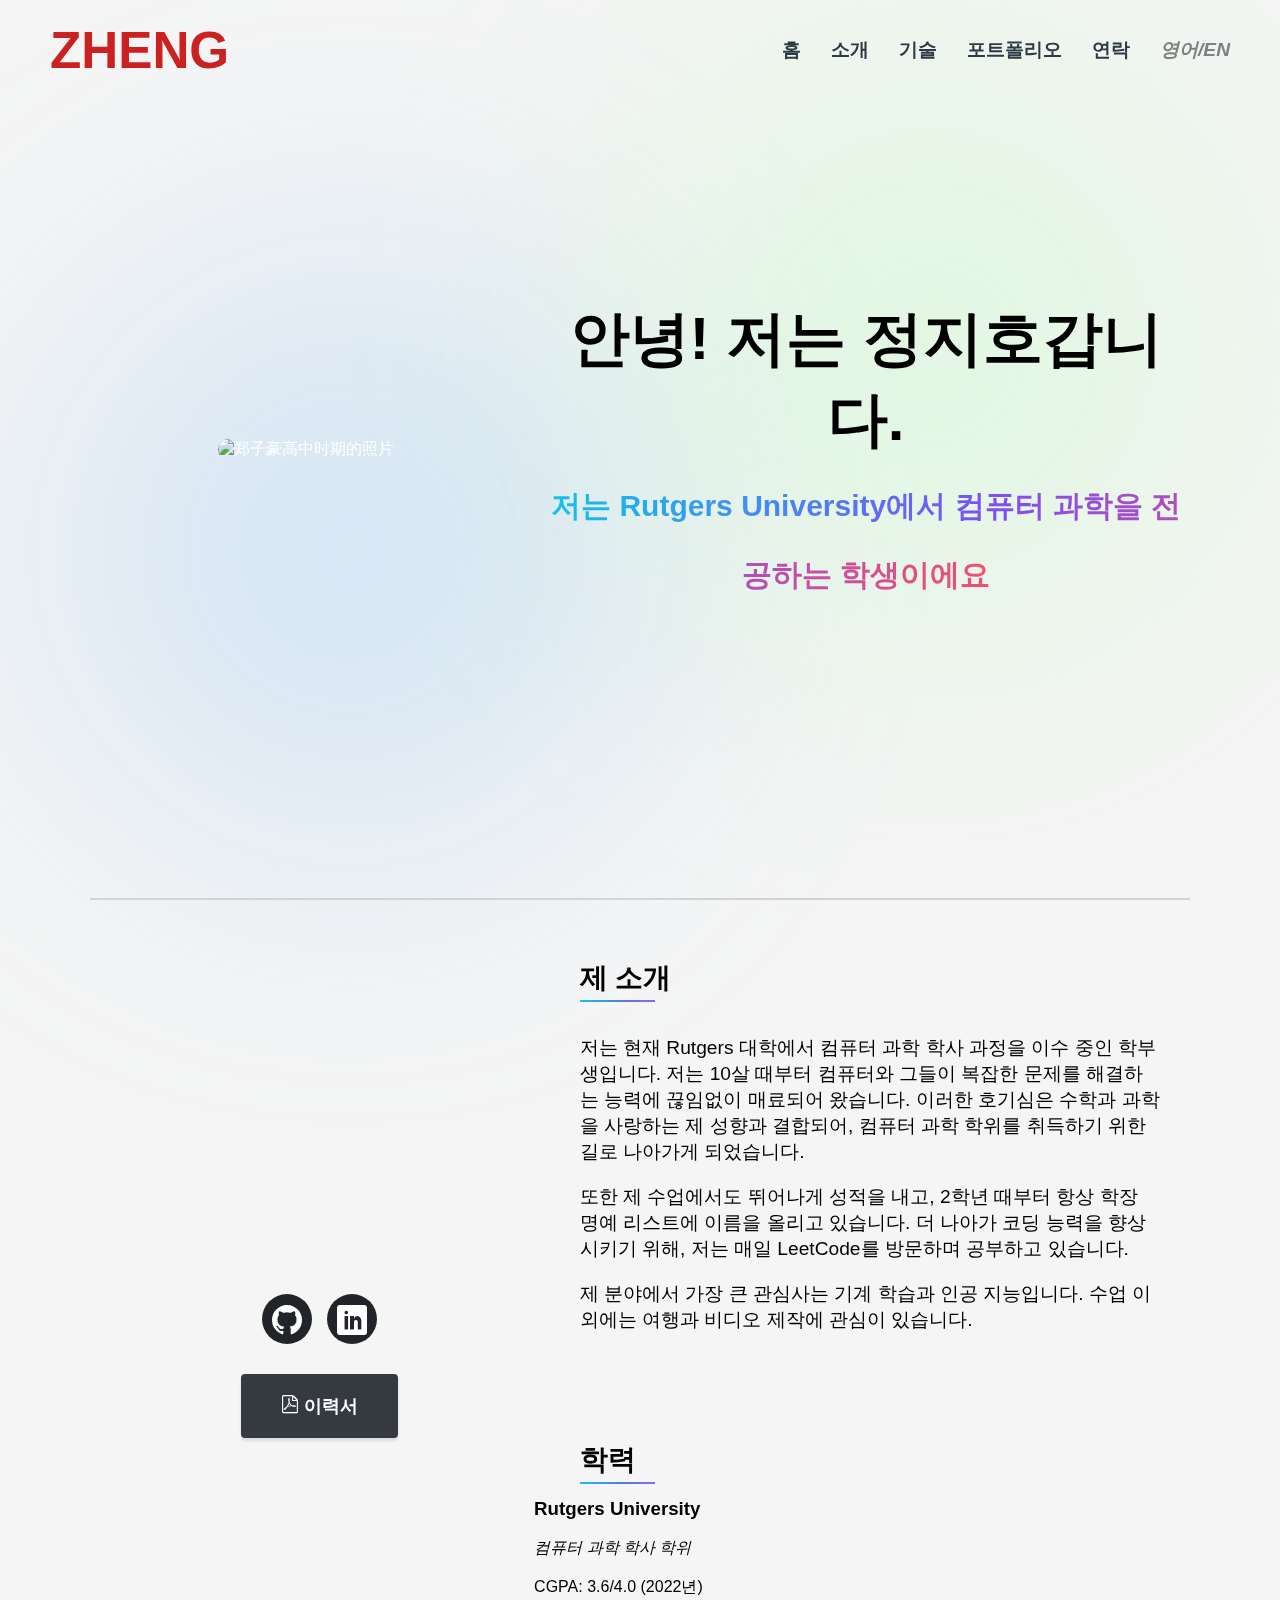
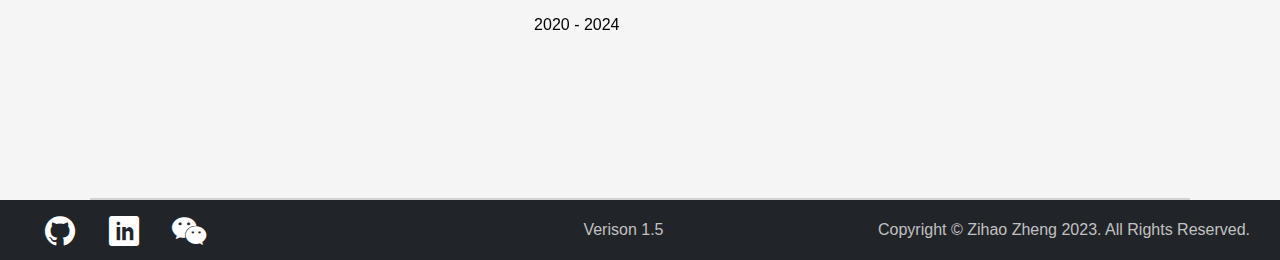
==== commit e8aa5cbd: "Update index.html" ====
--- a/kr/index.html
+++ b/kr/index.html
@@ -102,7 +102,7 @@
                 <div class="info-text">
                     <div class="bio">
                         <div>
-                            <h1>이력서</h1>
+                            <h1>제 소개</h1>
                         </div>
                         <span style="height: 100%;">
                             <p> 저는 현재 Rutgers 대학에서 컴퓨터 과학 학사 과정을 이수 중인 학부생입니다. 저는 10살 때부터 컴퓨터와 그들이 복잡한 문제를 해결하는 능력에 끊임없이 매료되어 왔습니다. 이러한 호기심은 수학과 과학을 사랑하는 제 성향과 결합되어, 컴퓨터 과학 학위를 취득하기 위한 길로 나아가게 되었습니다.</p>
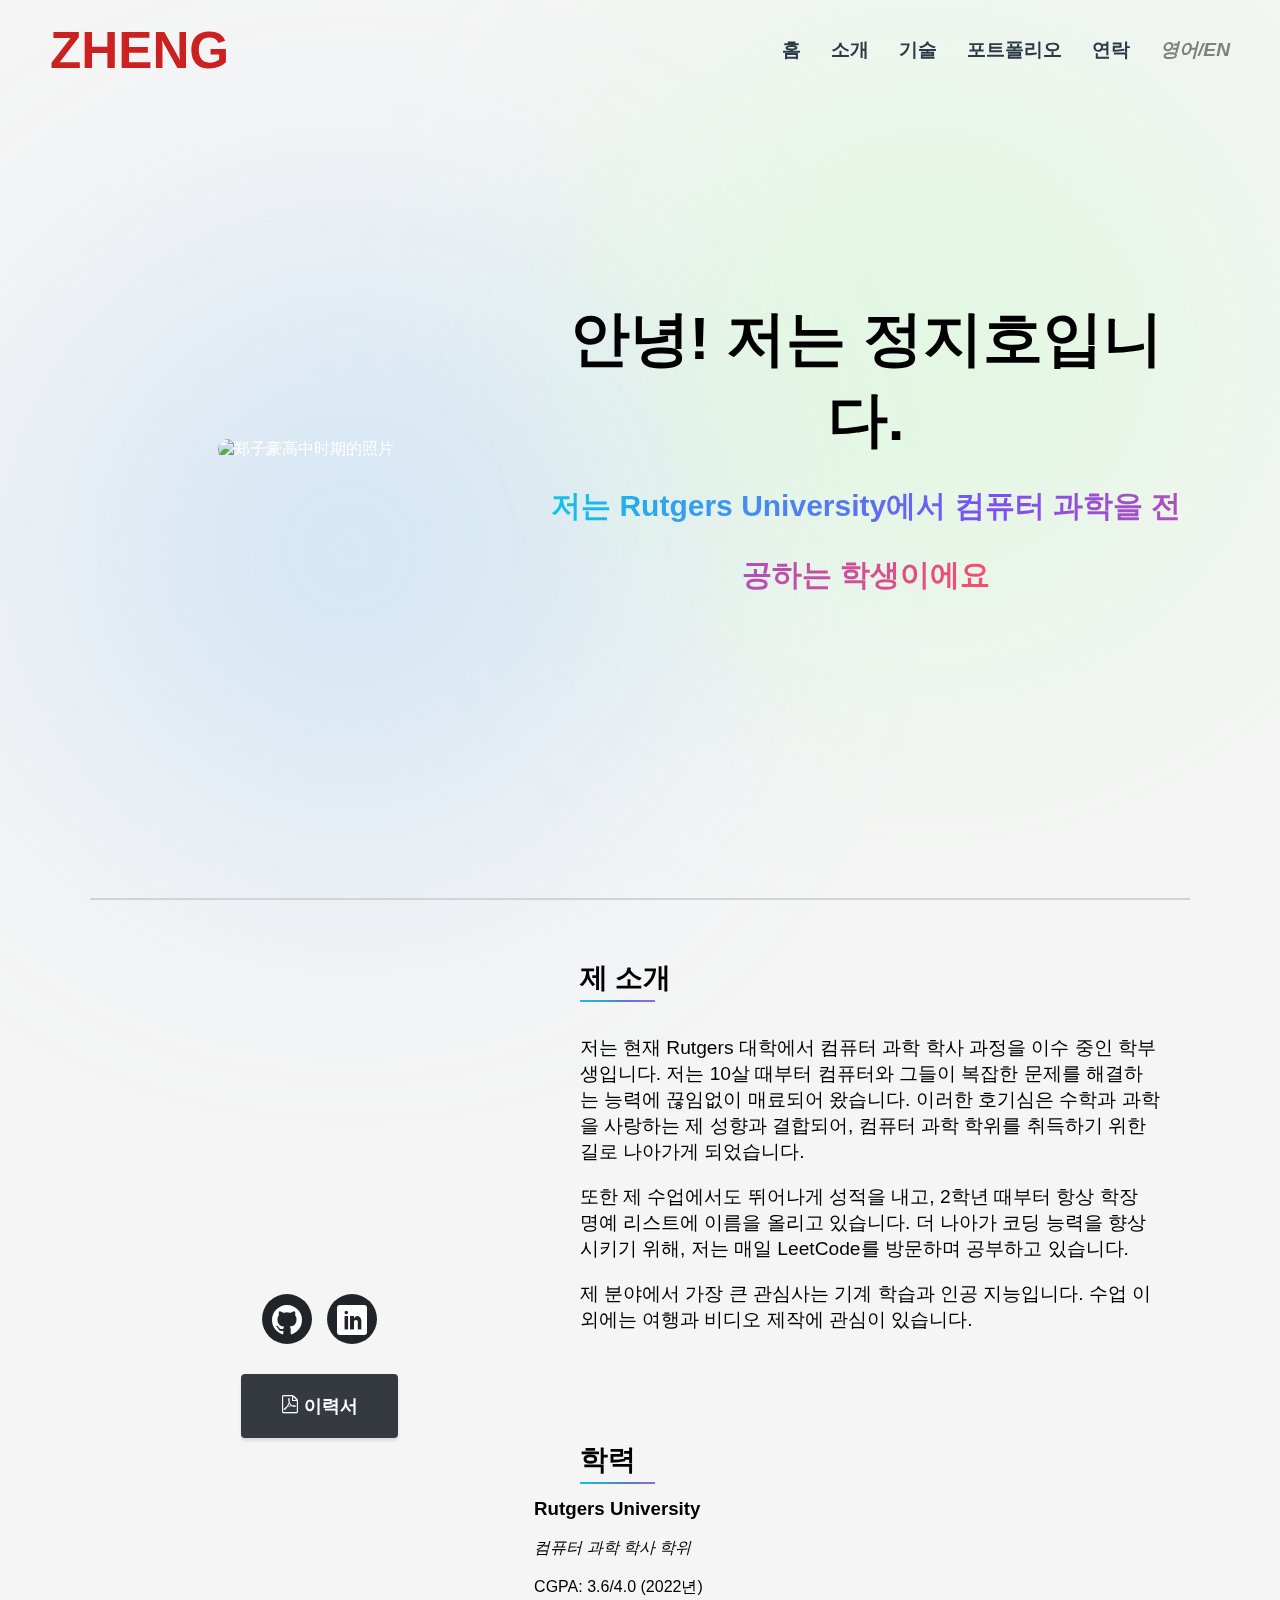
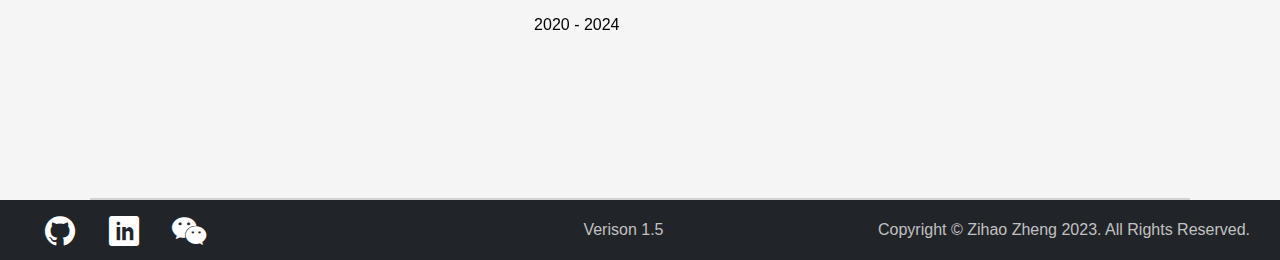
==== commit a30a2d2e: "Update index.html" ====
--- a/kr/index.html
+++ b/kr/index.html
@@ -53,7 +53,7 @@
                 <img src="../郑子豪.png" alt="郑子豪高中时期的照片">
                 </div>
                 <div class="intro-text">
-                <h2 style="padding: 0;margin: 0;" class="font-effect-anaglyph">안녕! 저는 정지호갑니다.
+                <h2 style="padding: 0;margin: 0;" class="font-effect-anaglyph">안녕! 저는 정지호입니다.
                 </h2>
                 <h2 style="padding:0;margin:0;"><span style="background: linear-gradient(to right, #12c2e9, #7c4ff6, #f64f6b);-webkit-background-clip: text;
                     -webkit-text-fill-color: transparent; font-size: 30px;">저는 Rutgers University에서 컴퓨터 과학을 전공하는 학생이에요</span></h2>
@@ -524,8 +524,8 @@
         <button id="openModal" class="icon-menu"></button>
         <div id="modalOverlay">
             <div class="modContainer">
-                <p class="mobile_tip">点击此处</p>
-                <p class="mobile_tip">关闭目录</p>
+                <p class="mobile_tip">메뉴</p>
+                <p class="mobile_tip">닫기</p>
                 <em class="icon-arrow-right2"></em>
             </div>
         </div>
@@ -535,12 +535,12 @@
                     <dt>Navigation Bar</dt>
                     <dd style="margin: 0;">
                         <ol>
-                            <li id="Home_mobile">主页</li>
-                            <li id="About_mobile">关于</li>
-                            <li id="Skills_mobile">技术</li>
-                            <li id="Portfolio_mobile">作品集</li>
-                            <li id="Contact_mobile">联系</li>
-                            <li><a href="../" style="color:skyblue;font-weight:bolder;">英文网站</a></li>
+                            <li id="Home_mobile">홈</li>
+                            <li id="About_mobile">소개</li>
+                            <li id="Skills_mobile" style="display: none;">기술</li>
+                            <li id="Portfolio_mobile" style="display: none;">포트폴리오</li>
+                            <li id="Contact_mobile" style="display: none;">연락</li>
+                            <li><a href="../" style="color:gray;font-weight:bolder;">영어사이트</a></li>
                         </ol>
                     </dd>
                 </dl>
@@ -624,6 +624,7 @@
                 // document.documentElement.style.overflow = 'auto';
             });
             
+            var mobileTip = $(".mobile_tip");
             $("#Home_mobile").on("click", function() {
                 // Code to execute before scrollTop animation
                 $("#modalOverlay").css("display", "none");
@@ -634,6 +635,10 @@
                 $("body,html").stop().animate({
                     scrollTop: 0
                 });
+
+                mobileTip.eq(0).toggleClass('showText');
+                mobileTip.eq(1).toggleClass('showText');
+                $(".icon-arrow-right2").toggleClass('showText');
             });
 
             $("#About_mobile").on("click", function() {
@@ -646,6 +651,10 @@
                 $("body,html").stop().animate({
                     scrollTop: $(".info").offset().top - 50
                 });
+
+                mobileTip.eq(0).toggleClass('showText');
+                mobileTip.eq(1).toggleClass('showText');
+                $(".icon-arrow-right2").toggleClass('showText');
             });
 
             $("#Skills_mobile").on("click", function() {
@@ -658,6 +667,10 @@
                 $("body,html").stop().animate({
                     scrollTop: $(".skill").offset().top - 50
                 });
+
+                mobileTip.eq(0).toggleClass('showText');
+                mobileTip.eq(1).toggleClass('showText');
+                $(".icon-arrow-right2").toggleClass('showText');
             });
 
             $("#Portfolio_mobile").on("click", function() {
@@ -670,6 +683,10 @@
                 $("body,html").stop().animate({
                     scrollTop: $(".portfolio").offset().top - 50
                 });
+
+                mobileTip.eq(0).toggleClass('showText');
+                mobileTip.eq(1).toggleClass('showText');
+                $(".icon-arrow-right2").toggleClass('showText');
             });
 
             $("#Contact_mobile").on("click", function() {
@@ -682,6 +699,10 @@
                 $("body,html").stop().animate({
                     scrollTop: $(".contact").offset().top + 5
                 });
+
+                mobileTip.eq(0).toggleClass('showText');
+                mobileTip.eq(1).toggleClass('showText');
+                $(".icon-arrow-right2").toggleClass('showText');
             });
 
             $("#NONONO").on("click",function(){
@@ -720,7 +741,6 @@
             document.querySelector(".skill").style.display = "none";
             document.querySelector(".portfolio").style.display = "none";
             document.querySelector(".contact").style.display = "none";
-            document.querySelector("#openModal").style.display = "none";
         </script>
 </body>
 </html>
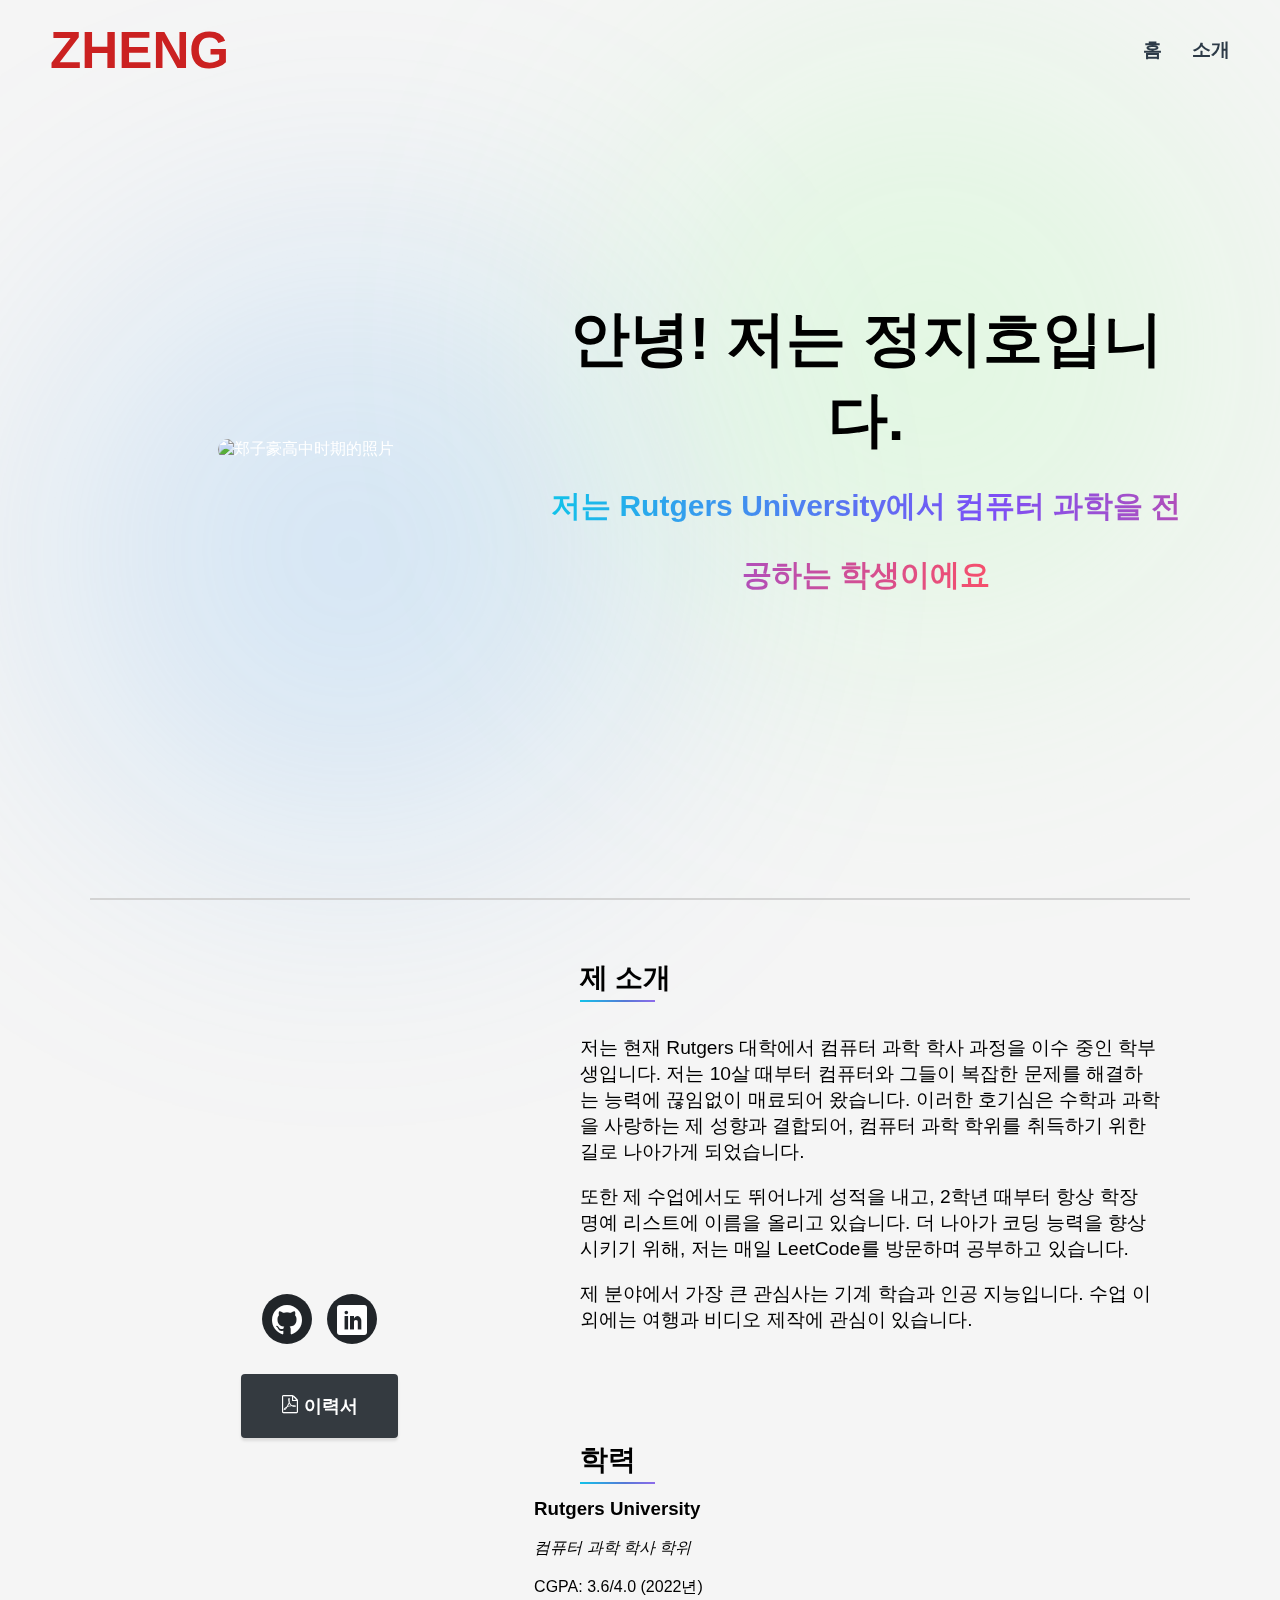
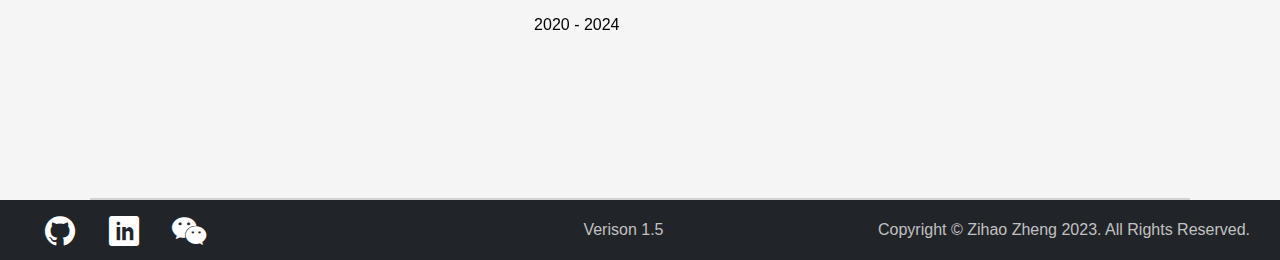
==== commit 7a5956b0: "v1.5.3" ====
--- a/kr/index.html
+++ b/kr/index.html
@@ -35,10 +35,10 @@
             <ul>
                 <li><a href="javascript:;" id="Home">홈</a></li>
                 <li><a href="javascript:;" id="About">소개</a></li>
-                <li><a href="javascript:;" id="Skills">기술</a></li>
+                <!-- <li><a href="javascript:;" id="Skills">기술</a></li>
                 <li><a href="javascript:;" id="Portfolio">포트폴리오</a></li>
-                <li><a href="javascript:;" id="Contact">연락</a></li>
-                <li><a href="../" style="color:gray">영어/EN</a></li>
+                <li><a href="javascript:;" id="Contact">연락</a></li> -->
+                <!-- <li><a href="../" style="color:gray">영어/EN</a></li> -->
             </ul>
             </nav>
         </header>
--- a/CSS/style.css
+++ b/CSS/style.css
@@ -66,6 +66,9 @@
     }
 }
 
+.scrolled::before{
+    background: linear-gradient(to right, #bedcff, #b2f9f2);
+}
 header{
     display: flex;
     justify-content: space-between;
@@ -92,7 +95,11 @@
     z-index: 5;
 }
 
-
+.clearfix::after {
+    content: "";
+    display: table;
+    clear: both;
+}
 
 .logo {
     font-family: 'Brush Script','Segoe UI', Tahoma, Geneva, Verdana, sans-serif;
@@ -113,6 +120,7 @@
 nav>ul>li>a{
     transition: font-size 0.2s ease-in-out;
     transition: background-color 0.2s ease-in-out;
+    transition: all 0.6s;
 }
 
 
@@ -123,10 +131,12 @@
     align-items: center;
     margin: 0;
     padding: 0;
+    transition: all 2.3s;
 }
 
 nav li {
     margin-left: 30px;
+    transition: all 0.5s;
 }
 
 nav li:first-child {
@@ -141,6 +151,8 @@
     color: #2C3A47;
     /* color: #7da7ce; */
     position: relative;
+
+    transition: all 1.3s;
 }
 
 nav a::before {
@@ -150,23 +162,29 @@
     left: 0;
     width: 0%;
     height: 3px;
-    background: linear-gradient(to right, #243B55, #21897E); /* Blue to Green gradient */
-    transition: width 0.3s;
+    background:black;
+    /* background: linear-gradient(to right, #243B55, #21897E); Blue to Green gradient */
+    transition: all 1.3s;
+    
 }
 nav a.darkmode::before{
     background: linear-gradient(to right, #cf3f3f, #3d7cc7); 
 
 }
 
-nav>ul>li:last-child>a{
+/* nav>ul>li:last-child>a{
     font-style: italic;
-}
-nav>ul>li:last-child>a:hover::before{
+} */
+/* nav>ul>li:last-child>a:hover::before{
     width: 0;
-}
-
-nav a:hover::before {
+} */
+
+/* nav a:hover::before {
     width: 100%;
+} */
+nav li:hover {
+    /* width: 100%; */
+    transform: scale(1.2);
 }
 nav li.active a::before {
     width: 100%;
@@ -178,8 +196,8 @@
         min-height: 0vh;
     }
     .intro{
-        padding-top: 100px;
-        padding-bottom: 100px;
+        padding-top: 200px;
+        padding-bottom: 200px;
     }
     body header nav{
         display: none;
@@ -188,6 +206,14 @@
        width: 100%; 
        text-align: center;
     }
+    .contact .body{
+        display: block;
+        height: fit-content;
+        margin-bottom: 5vh;
+    }
+    .proj-exp h4{
+        display: none;
+    }
 }
 @media (orientation:landscape){
     .info,.skill,.portfolio {
@@ -198,6 +224,12 @@
     }
     #openModal{
         display: none;
+    }
+    .contact .body{
+        height: 25vh;
+    }
+    .proj-exp h4{
+        display: block;
     }
 }
 /* section 1 */
@@ -646,17 +678,43 @@
     z-index: 2000;
 
     transition: transform 0.2s; /* Smooth transition when pausing */
+    user-select: none;
 }
 #modalOverlay {
     display: none;
     position: fixed;
     top: 0;
     left: 0;
-    width: 100%;
-    height: 100%;
+    /* width: 100%;
+    height: 100%; */
+    width: 100vw;
+    height: 100vh;
     background-color: rgba(0, 0, 0, 0.6);
     z-index: 1000;
     /* Ensure the overlay is above other content */
+}
+.contentWrapper{
+    padding-top: 16px;
+}
+dl{
+    margin-top: 0;
+}
+.topright{
+    position: absolute;
+    top: 10px;
+    right: 30px;
+    background-color: rgb(222, 72, 72);
+
+    height: 3rem;
+    line-height: 3rem;
+
+    width: 5rem;
+    font-size: 1.6rem;
+    border-radius: 1rem;
+    color: white;
+    font-weight: bold;
+    font-style: normal;
+    text-align: center;
 }
 .modContainer{
     padding-top:40vh;
@@ -668,6 +726,15 @@
     text-align: center;
     display: block;
     font-size: 50px;
+    opacity: 0;
+}
+#modalOverlay p.showText,#modalOverlay em.showText{
+    transition: opacity 0.6s ease-in; 
+    -webkit-transition: opacity .6s ease-in;
+    opacity: 1;
+}
+.icon-arrow-right2{
+    opacity: 0;
 }
 #modalOverlay em{
     display: block;
@@ -675,6 +742,7 @@
     text-align: center;
     font-size: 75px;
 }
+
 #modalContent {
     position: fixed;
     height: 100vh;
@@ -684,9 +752,12 @@
     /* Ensure the modal is above the overlay */
     color:black;
     top: 0;
+    /* hide it to the right */
     right: -60vw;
     transition: right 0.12s ease;
-    overflow: auto;
+    overflow-x: hidden;
+    overflow-y: auto;
+    user-select: none;
 }
 #modalContent ol{
     list-style:none;
@@ -720,12 +791,14 @@
     margin-top: 10px;
     font-size: 45px;
 }
-
-.correct {
+#feedback{
+    color: black;
+}
+#secretBox p.correct {
     color: green;
 }
 
-.incorrect {
+#secretBox p.incorrect {
     color: red;
 }
 #secretBox {
@@ -760,6 +833,9 @@
     100%{
         transform: rotate(360deg);
     }
+}
+.not-highlightable {
+    user-select: none;
 }
 
 
@@ -779,6 +855,7 @@
     line-height: 60px;
 
     text-align: center;
+    overflow: hidden;
 }
 footer>ul.horizontal{
     margin: 0;
@@ -806,7 +883,7 @@
     text-align: center;
 }
 .contact .body{
-    height: 25vh;
+    /* height: 25vh; */
 }
 .contact .horizontal{
     width: 100%;
